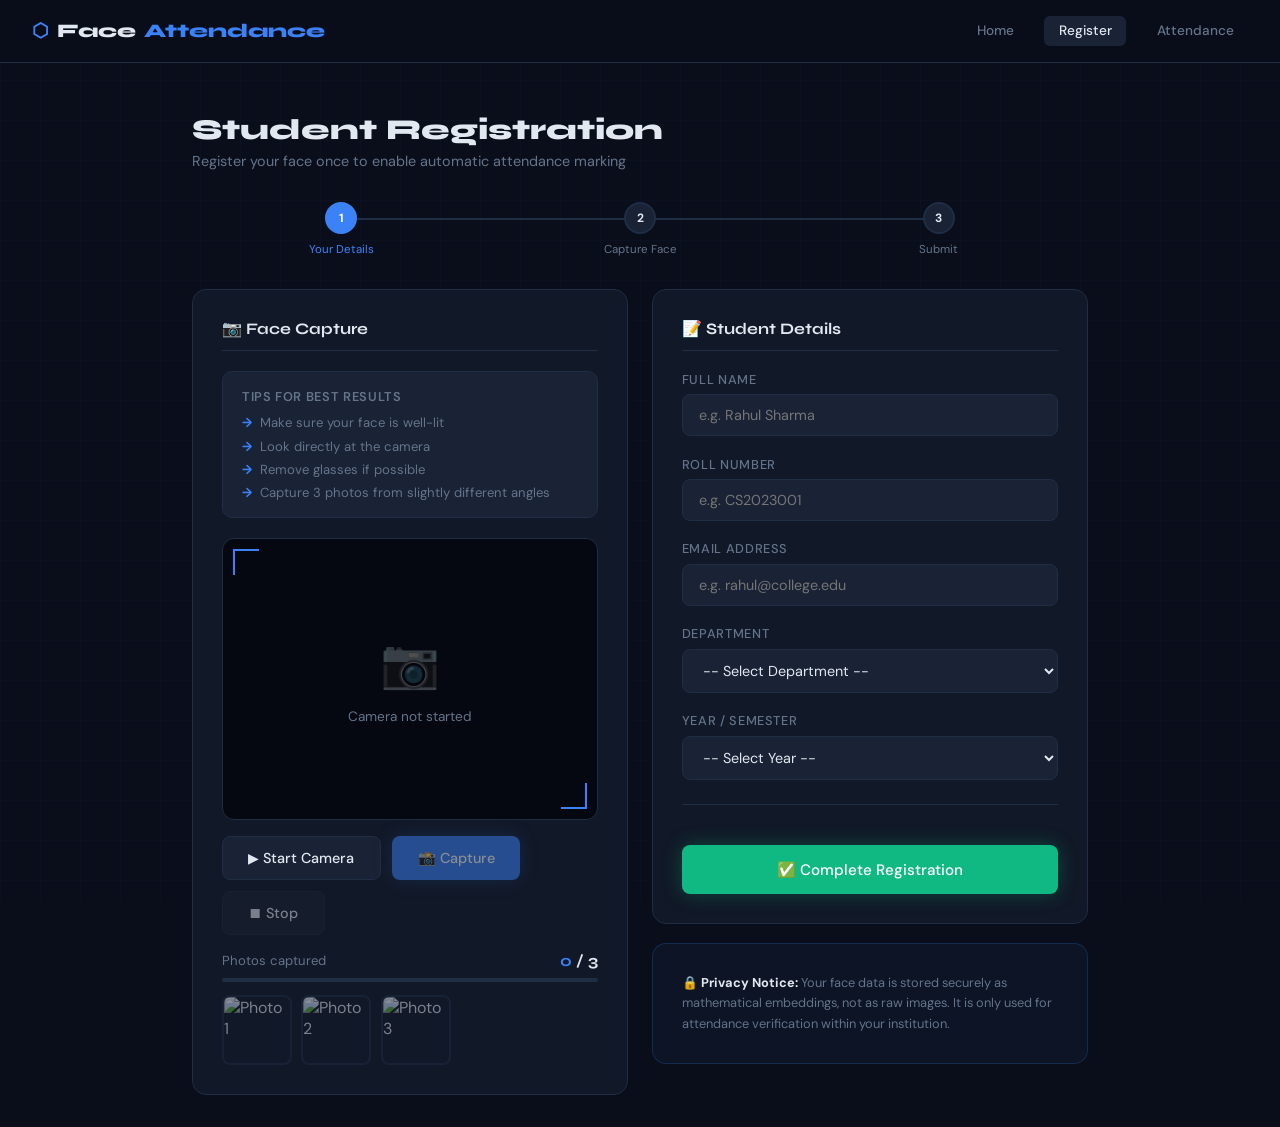
==== frontend/register.html @ b7e4591e "first deploy" ====
<!DOCTYPE html>
<html lang="en">

<head>
    <meta charset="UTF-8" />
    <meta name="viewport" content="width=device-width, initial-scale=1.0" />
    <title>Register — FaceAttend</title>
    <link rel="stylesheet" href="style.css" />
    <style>
        .page-inner {
            max-width: 960px;
            margin: 0 auto;
            padding: 2rem;
        }

        .page-header {
            margin-bottom: 2rem;
        }

        .page-header h1 {
            font-family: 'Syne', sans-serif;
            font-size: 1.8rem;
            font-weight: 800;
            margin-bottom: 0.3rem;
        }

        .page-header p {
            color: var(--text-muted);
            font-size: 0.9rem;
        }

        .two-col {
            display: grid;
            grid-template-columns: 1fr 1fr;
            gap: 1.5rem;
            align-items: start;
        }

        @media (max-width: 640px) {
            .two-col {
                grid-template-columns: 1fr;
            }
        }

        /* Steps */
        .steps {
            margin-bottom: 2rem;
        }

        /* Camera controls */
        .cam-controls {
            display: flex;
            gap: 0.7rem;
            margin-top: 1rem;
            flex-wrap: wrap;
        }

        /* Capture count indicator */
        .capture-status {
            display: flex;
            align-items: center;
            justify-content: space-between;
            margin-top: 1rem;
        }

        .capture-status-label {
            font-size: 0.82rem;
            color: var(--text-muted);
        }

        .capture-count {
            font-family: 'Syne', sans-serif;
            font-weight: 700;
            font-size: 1rem;
        }

        .capture-count span {
            color: var(--accent);
        }

        /* Progress bar */
        .progress-bar {
            height: 4px;
            background: var(--border);
            border-radius: 4px;
            margin-top: 0.5rem;
            overflow: hidden;
        }

        .progress-fill {
            height: 100%;
            background: linear-gradient(90deg, var(--accent), var(--accent2));
            border-radius: 4px;
            transition: width 0.4s ease;
            width: 0%;
        }

        /* Form card */
        .form-title {
            font-family: 'Syne', sans-serif;
            font-size: 1rem;
            font-weight: 700;
            margin-bottom: 1.2rem;
            padding-bottom: 0.8rem;
            border-bottom: 1px solid var(--border);
        }

        /* Submit section */
        .submit-section {
            margin-top: 1.5rem;
            padding-top: 1.5rem;
            border-top: 1px solid var(--border);
        }

        .submit-section .btn {
            width: 100%;
            justify-content: center;
            padding: 0.9rem;
            font-size: 0.95rem;
        }

        /* Instruction list */
        .instructions {
            background: var(--surface2);
            border: 1px solid var(--border);
            border-radius: 10px;
            padding: 1rem 1.2rem;
            margin-bottom: 1.2rem;
        }

        .instructions p {
            font-size: 0.8rem;
            font-weight: 600;
            color: var(--text-muted);
            margin-bottom: 0.6rem;
            text-transform: uppercase;
            letter-spacing: 0.05em;
        }

        .instructions ul {
            list-style: none;
            display: flex;
            flex-direction: column;
            gap: 0.4rem;
        }

        .instructions li {
            font-size: 0.82rem;
            color: var(--text-muted);
            display: flex;
            align-items: center;
            gap: 0.5rem;
        }

        .instructions li::before {
            content: '→';
            color: var(--accent);
            font-weight: 700;
        }
    </style>
</head>

<body>

    <!-- NAV -->
    <nav>
        <a href="index.html" class="nav-logo"><span>⬡</span> Face<span>Attendance</span></a>
        <div class="nav-links">
            <a href="index.html">Home</a>
            <a href="register.html" class="active">Register</a>
            <a href="attendance.html">Attendance</a>
        </div>
    </nav>

    <div class="page">
        <div class="page-inner">

            <!-- Header -->
            <div class="page-header">
                <h1>Student Registration</h1>
                <p>Register your face once to enable automatic attendance marking</p>
            </div>

            <!-- Step Indicator -->
            <div class="steps">
                <div class="step active" id="step1">
                    <div class="step-circle">1</div>
                    <div class="step-label">Your Details</div>
                </div>
                <div class="step" id="step2">
                    <div class="step-circle">2</div>
                    <div class="step-label">Capture Face</div>
                </div>
                <div class="step" id="step3">
                    <div class="step-circle">3</div>
                    <div class="step-label">Submit</div>
                </div>
            </div>

            <div class="two-col">

                <!-- LEFT: Camera -->
                <div>
                    <div class="card">
                        <div class="form-title">📷 Face Capture</div>

                        <!-- Instructions -->
                        <div class="instructions">
                            <p>Tips for best results</p>
                            <ul>
                                <li>Make sure your face is well-lit</li>
                                <li>Look directly at the camera</li>
                                <li>Remove glasses if possible</li>
                                <li>Capture 3 photos from slightly different angles</li>
                            </ul>
                        </div>

                        <!-- Webcam Box -->
                        <div class="webcam-box" id="webcamBox">
                            <div class="webcam-placeholder" id="placeholder">
                                <div class="icon">📷</div>
                                <p style="font-size:0.85rem">Camera not started</p>
                            </div>
                            <video id="video" autoplay playsinline style="display:none"></video>
                            <canvas id="overlay" style="display:none"></canvas>
                            <div class="scan-line" id="scanLine" style="display:none"></div>
                        </div>

                        <!-- Controls -->
                        <div class="cam-controls">
                            <button class="btn btn-secondary" id="startCamBtn" onclick="startCamera()">▶ Start
                                Camera</button>
                            <button class="btn btn-primary" id="captureBtn" onclick="capturePhoto()" disabled>📸
                                Capture</button>
                            <button class="btn btn-secondary" id="stopCamBtn" onclick="stopCamera()" disabled>⏹
                                Stop</button>
                        </div>

                        <!-- Capture Progress -->
                        <div class="capture-status">
                            <span class="capture-status-label">Photos captured</span>
                            <span class="capture-count"><span id="captureCountNum">0</span> / 3</span>
                        </div>
                        <div class="progress-bar">
                            <div class="progress-fill" id="progressFill"></div>
                        </div>

                        <!-- Thumbnails -->
                        <div class="captures-grid" id="capturesGrid">
                            <img class="capture-thumb" id="thumb0" src="" alt="Photo 1" />
                            <img class="capture-thumb" id="thumb1" src="" alt="Photo 2" />
                            <img class="capture-thumb" id="thumb2" src="" alt="Photo 3" />
                        </div>

                    </div>
                </div>

                <!-- RIGHT: Form -->
                <div>
                    <div class="card">
                        <div class="form-title">📝 Student Details</div>

                        <div class="form-group">
                            <label>Full Name</label>
                            <input type="text" id="studentName" placeholder="e.g. Rahul Sharma" />
                        </div>

                        <div class="form-group">
                            <label>Roll Number</label>
                            <input type="text" id="rollNo" placeholder="e.g. CS2023001" />
                        </div>

                        <div class="form-group">
                            <label>Email Address</label>
                            <input type="email" id="email" placeholder="e.g. rahul@college.edu" />
                        </div>

                        <div class="form-group">
                            <label>Department</label>
                            <select id="department">
                                <option value="">-- Select Department --</option>
                                <option>Computer Science</option>
                                <option>Information Technology</option>
                                <option>Electronics & Communication</option>
                                <option>Mechanical Engineering</option>
                                <option>Civil Engineering</option>
                                <option>Electrical Engineering</option>
                            </select>
                        </div>

                        <div class="form-group">
                            <label>Year / Semester</label>
                            <select id="year">
                                <option value="">-- Select Year --</option>
                                <option>1st Year - Sem 1</option>
                                <option>1st Year - Sem 2</option>
                                <option>2nd Year - Sem 3</option>
                                <option>2nd Year - Sem 4</option>
                                <option>3rd Year - Sem 5</option>
                                <option>3rd Year - Sem 6</option>
                                <option>4th Year - Sem 7</option>
                                <option>4th Year - Sem 8</option>
                            </select>
                        </div>

                        <!-- Submit -->
                        <div class="submit-section">
                            <div id="alertBox"></div>
                            <button class="btn btn-success" id="submitBtn" onclick="submitRegistration()"
                                style="margin-top: 1rem;">
                                ✅ Complete Registration
                            </button>
                        </div>

                    </div>

                    <!-- Info card -->
                    <div class="card"
                        style="margin-top: 1.2rem; background: rgba(59,130,246,0.05); border-color: rgba(59,130,246,0.2);">
                        <p style="font-size: 0.8rem; color: var(--text-muted); line-height: 1.6;">
                            🔒 <strong style="color:var(--text)">Privacy Notice:</strong>
                            Your face data is stored securely as mathematical embeddings, not as raw images.
                            It is only used for attendance verification within your institution.
                        </p>
                    </div>

                </div>
            </div>

        </div>
    </div>

    <script>
        // ── State ───────────────────────────────────
        let stream = null;
        let capturedPhotos = [];
        const MAX_PHOTOS = 3;

        // ── Camera ──────────────────────────────────
        async function startCamera() {
            try {
                stream = await navigator.mediaDevices.getUserMedia({
                    video: { width: 640, height: 480, facingMode: 'user' }
                });

                const video = document.getElementById('video');
                video.srcObject = stream;
                video.style.display = 'block';
                document.getElementById('placeholder').style.display = 'none';
                document.getElementById('scanLine').style.display = 'block';

                document.getElementById('startCamBtn').disabled = true;
                document.getElementById('captureBtn').disabled = false;
                document.getElementById('stopCamBtn').disabled = false;

                // Mark step 2 active
                document.getElementById('step1').classList.remove('active');
                document.getElementById('step1').classList.add('done');
                document.getElementById('step2').classList.add('active');

            } catch (err) {
                showAlert('alertBox', 'error', '❌ Camera access denied. Please allow camera permission and try again.');
            }
        }

        function stopCamera() {
            if (stream) {
                stream.getTracks().forEach(t => t.stop());
                stream = null;
            }
            document.getElementById('video').style.display = 'none';
            document.getElementById('placeholder').style.display = 'flex';
            document.getElementById('scanLine').style.display = 'none';
            document.getElementById('startCamBtn').disabled = false;
            document.getElementById('captureBtn').disabled = true;
            document.getElementById('stopCamBtn').disabled = true;
        }

        // ── Capture Photo ────────────────────────────
        function capturePhoto() {
            if (capturedPhotos.length >= MAX_PHOTOS) {
                showAlert('alertBox', 'warn', '⚠️ Already captured 3 photos. Submit or retake.');
                return;
            }

            const video = document.getElementById('video');
            const canvas = document.createElement('canvas');
            canvas.width = video.videoWidth;
            canvas.height = video.videoHeight;
            canvas.getContext('2d').drawImage(video, 0, 0);

            const dataUrl = canvas.toDataURL('image/jpeg', 0.8);
            capturedPhotos.push(dataUrl);

            // Update thumbnail
            const thumb = document.getElementById(`thumb${capturedPhotos.length - 1}`);
            thumb.src = dataUrl;
            thumb.classList.add('filled');

            // Update progress
            const count = capturedPhotos.length;
            document.getElementById('captureCountNum').textContent = count;
            document.getElementById('progressFill').style.width = `${(count / MAX_PHOTOS) * 100}%`;

            // Flash animation on webcam box
            const box = document.getElementById('webcamBox');
            box.style.border = '2px solid var(--success)';
            setTimeout(() => { box.style.border = '1px solid var(--border)'; }, 300);

            if (count === MAX_PHOTOS) {
                showAlert('alertBox', 'info', '✅ 3 photos captured! Fill in your details and click Submit.');
                document.getElementById('step2').classList.remove('active');
                document.getElementById('step2').classList.add('done');
                document.getElementById('step3').classList.add('active');
            }
        }

        // ── Submit Registration ──────────────────────
        async function submitRegistration() {
            // Validate form
            const name = document.getElementById('studentName').value.trim();
            const rollNo = document.getElementById('rollNo').value.trim();
            const email = document.getElementById('email').value.trim();
            const department = document.getElementById('department').value;
            const year = document.getElementById('year').value;

            if (!name || !rollNo || !email || !department || !year) {
                showAlert('alertBox', 'error', '❌ Please fill in all the fields.');
                return;
            }

            if (capturedPhotos.length < MAX_PHOTOS) {
                showAlert('alertBox', 'error', `❌ Please capture ${MAX_PHOTOS} photos first.`);
                return;
            }

            // Show loading state
            const btn = document.getElementById('submitBtn');
            btn.disabled = true;
            btn.innerHTML = '<span class="spinner"></span> Registering...';

            try {
                // Prepare form data
                const formData = new FormData();
                formData.append('name', name);
                formData.append('roll_no', rollNo);
                formData.append('email', email);
                formData.append('department', department);
                formData.append('year', year);

                // Attach photos as blobs
                for (let i = 0; i < capturedPhotos.length; i++) {
                    const blob = dataURLtoBlob(capturedPhotos[i]);
                    formData.append('photos', blob, `face_${i}.jpg`);
                }

                // ── API call to backend ──
                const BACKEND_URL = 'http://localhost:8000'; // change when deployed
                const response = await fetch(`${BACKEND_URL}/register`, {
                    method: 'POST',
                    body: formData
                });

                const result = await response.json();

                if (response.ok) {
                    showAlert('alertBox', 'success', `🎉 Registration successful! Welcome, ${name}. You can now mark attendance.`);
                    btn.innerHTML = '✅ Registered!';
                    stopCamera();
                } else {
                    throw new Error(result.detail || 'Registration failed');
                }

            } catch (err) {
                showAlert('alertBox', 'error', `❌ ${err.message}`);
                btn.disabled = false;
                btn.innerHTML = '✅ Complete Registration';
            }
        }

        // ── Helpers ──────────────────────────────────
        function dataURLtoBlob(dataURL) {
            const [header, data] = dataURL.split(',');
            const mime = header.match(/:(.*?);/)[1];
            const binary = atob(data);
            const arr = new Uint8Array(binary.length);
            for (let i = 0; i < binary.length; i++) arr[i] = binary.charCodeAt(i);
            return new Blob([arr], { type: mime });
        }

        function showAlert(containerId, type, message) {
            const el = document.getElementById(containerId);
            el.innerHTML = `<div class="alert alert-${type}">${message}</div>`;
        }
    </script>

</body>

</html>
---- frontend/style.css ----
@import url('https://fonts.googleapis.com/css2?family=Syne:wght@400;600;700;800&family=DM+Sans:wght@300;400;500&display=swap');

:root {
    --bg: #0a0e1a;
    --surface: #111827;
    --surface2: #1a2235;
    --border: #1f2d45;
    --accent: #3b82f6;
    --accent2: #06b6d4;
    --success: #10b981;
    --danger: #ef4444;
    --text: #e2e8f0;
    --text-muted: #64748b;
    --glow: rgba(59, 130, 246, 0.15);
}

* {
    margin: 0;
    padding: 0;
    box-sizing: border-box;
}

body {
    font-family: 'DM Sans', sans-serif;
    background: var(--bg);
    color: var(--text);
    min-height: 100vh;
    overflow-x: hidden;
}

/* Background grid pattern */
body::before {
    content: '';
    position: fixed;
    inset: 0;
    background-image:
        linear-gradient(rgba(59, 130, 246, 0.03) 1px, transparent 1px),
        linear-gradient(90deg, rgba(59, 130, 246, 0.03) 1px, transparent 1px);
    background-size: 40px 40px;
    pointer-events: none;
    z-index: 0;
}

/* ─── NAV ─────────────────────────────────── */
nav {
    position: fixed;
    top: 0;
    left: 0;
    right: 0;
    z-index: 100;
    padding: 1rem 2rem;
    display: flex;
    justify-content: space-between;
    align-items: center;
    background: rgba(10, 14, 26, 0.85);
    backdrop-filter: blur(12px);
    border-bottom: 1px solid var(--border);
}

.nav-logo {
    font-family: 'Syne', sans-serif;
    font-weight: 800;
    font-size: 1.2rem;
    color: var(--text);
    text-decoration: none;
    display: flex;
    align-items: center;
    gap: 0.5rem;
}

.nav-logo span {
    color: var(--accent);
}

.nav-links {
    display: flex;
    gap: 1rem;
}

.nav-links a {
    font-size: 0.85rem;
    color: var(--text-muted);
    text-decoration: none;
    padding: 0.4rem 0.9rem;
    border-radius: 6px;
    transition: all 0.2s;
    font-weight: 500;
}

.nav-links a:hover,
.nav-links a.active {
    color: var(--text);
    background: var(--surface2);
}

/* ─── BUTTONS ─────────────────────────────── */
.btn {
    display: inline-flex;
    align-items: center;
    gap: 0.5rem;
    padding: 0.75rem 1.6rem;
    border-radius: 8px;
    font-family: 'DM Sans', sans-serif;
    font-size: 0.9rem;
    font-weight: 500;
    cursor: pointer;
    border: none;
    transition: all 0.2s;
    text-decoration: none;
}

.btn-primary {
    background: var(--accent);
    color: white;
    box-shadow: 0 0 20px rgba(59, 130, 246, 0.3);
}

.btn-primary:hover {
    background: #2563eb;
    box-shadow: 0 0 30px rgba(59, 130, 246, 0.5);
    transform: translateY(-1px);
}

.btn-secondary {
    background: var(--surface2);
    color: var(--text);
    border: 1px solid var(--border);
}

.btn-secondary:hover {
    background: var(--border);
    transform: translateY(-1px);
}

.btn-success {
    background: var(--success);
    color: white;
    box-shadow: 0 0 20px rgba(16, 185, 129, 0.3);
}

.btn-success:hover {
    background: #059669;
    box-shadow: 0 0 30px rgba(16, 185, 129, 0.5);
    transform: translateY(-1px);
}

.btn-danger {
    background: var(--danger);
    color: white;
}

.btn:disabled {
    opacity: 0.5;
    cursor: not-allowed;
    transform: none !important;
}

/* ─── CARDS ───────────────────────────────── */
.card {
    background: var(--surface);
    border: 1px solid var(--border);
    border-radius: 14px;
    padding: 1.8rem;
}

/* ─── FORM ELEMENTS ───────────────────────── */
.form-group {
    display: flex;
    flex-direction: column;
    gap: 0.4rem;
    margin-bottom: 1.2rem;
}

label {
    font-size: 0.8rem;
    font-weight: 500;
    color: var(--text-muted);
    text-transform: uppercase;
    letter-spacing: 0.05em;
}

input,
select {
    background: var(--surface2);
    border: 1px solid var(--border);
    border-radius: 8px;
    padding: 0.7rem 1rem;
    color: var(--text);
    font-family: 'DM Sans', sans-serif;
    font-size: 0.9rem;
    transition: border 0.2s;
    width: 100%;
}

input:focus,
select:focus {
    outline: none;
    border-color: var(--accent);
    box-shadow: 0 0 0 3px rgba(59, 130, 246, 0.1);
}

select option {
    background: var(--surface2);
}

/* ─── STATUS / ALERTS ─────────────────────── */
.alert {
    padding: 0.9rem 1.2rem;
    border-radius: 8px;
    font-size: 0.88rem;
    font-weight: 500;
    display: flex;
    align-items: center;
    gap: 0.6rem;
    margin-top: 1rem;
}

.alert-success {
    background: rgba(16, 185, 129, 0.1);
    border: 1px solid rgba(16, 185, 129, 0.3);
    color: #34d399;
}

.alert-error {
    background: rgba(239, 68, 68, 0.1);
    border: 1px solid rgba(239, 68, 68, 0.3);
    color: #f87171;
}

.alert-info {
    background: rgba(59, 130, 246, 0.1);
    border: 1px solid rgba(59, 130, 246, 0.3);
    color: #93c5fd;
}

.alert-warn {
    background: rgba(251, 191, 36, 0.1);
    border: 1px solid rgba(251, 191, 36, 0.3);
    color: #fcd34d;
}

.hidden {
    display: none !important;
}

/* ─── WEBCAM BOX ──────────────────────────── */
.webcam-box {
    position: relative;
    background: #050810;
    border: 1px solid var(--border);
    border-radius: 12px;
    overflow: hidden;
    aspect-ratio: 4/3;
    display: flex;
    align-items: center;
    justify-content: center;
}

.webcam-box video,
.webcam-box canvas {
    width: 100%;
    height: 100%;
    object-fit: cover;
    border-radius: 12px;
}

.webcam-box canvas {
    position: absolute;
    top: 0;
    left: 0;
}

/* Scan animation overlay */
.scan-line {
    position: absolute;
    left: 0;
    right: 0;
    height: 2px;
    background: linear-gradient(90deg, transparent, var(--accent), transparent);
    animation: scan 2s linear infinite;
    box-shadow: 0 0 10px var(--accent);
    z-index: 5;
}

@keyframes scan {
    0% {
        top: 0%;
    }

    100% {
        top: 100%;
    }
}

/* Corner brackets */
.webcam-box::before,
.webcam-box::after {
    content: '';
    position: absolute;
    width: 24px;
    height: 24px;
    border-color: var(--accent);
    border-style: solid;
    z-index: 6;
}

.webcam-box::before {
    top: 10px;
    left: 10px;
    border-width: 2px 0 0 2px;
}

.webcam-box::after {
    bottom: 10px;
    right: 10px;
    border-width: 0 2px 2px 0;
}

.webcam-placeholder {
    display: flex;
    flex-direction: column;
    align-items: center;
    gap: 0.8rem;
    color: var(--text-muted);
}

.webcam-placeholder .icon {
    font-size: 3rem;
    opacity: 0.3;
}

/* ─── STEP INDICATOR ──────────────────────── */
.steps {
    display: flex;
    gap: 0;
    margin-bottom: 2rem;
}

.step {
    flex: 1;
    text-align: center;
    position: relative;
}

.step::after {
    content: '';
    position: absolute;
    top: 16px;
    left: 50%;
    right: -50%;
    height: 2px;
    background: var(--border);
}

.step:last-child::after {
    display: none;
}

.step-circle {
    width: 32px;
    height: 32px;
    border-radius: 50%;
    background: var(--surface2);
    border: 2px solid var(--border);
    display: flex;
    align-items: center;
    justify-content: center;
    font-size: 0.75rem;
    font-weight: 700;
    margin: 0 auto 0.5rem;
    position: relative;
    z-index: 1;
}

.step.active .step-circle {
    background: var(--accent);
    border-color: var(--accent);
    color: white;
}

.step.done .step-circle {
    background: var(--success);
    border-color: var(--success);
    color: white;
}

.step-label {
    font-size: 0.72rem;
    color: var(--text-muted);
}

.step.active .step-label {
    color: var(--accent);
}

/* ─── CAPTURE THUMBNAILS ──────────────────── */
.captures-grid {
    display: flex;
    gap: 0.6rem;
    flex-wrap: wrap;
    margin-top: 0.8rem;
}

.capture-thumb {
    width: 70px;
    height: 70px;
    border-radius: 8px;
    border: 2px solid var(--border);
    object-fit: cover;
    opacity: 0.5;
    transition: all 0.3s;
}

.capture-thumb.filled {
    border-color: var(--success);
    opacity: 1;
    box-shadow: 0 0 10px rgba(16, 185, 129, 0.3);
}

/* ─── SPINNER ─────────────────────────────── */
.spinner {
    width: 20px;
    height: 20px;
    border: 2px solid transparent;
    border-top-color: currentColor;
    border-radius: 50%;
    animation: spin 0.6s linear infinite;
    display: inline-block;
}

@keyframes spin {
    to {
        transform: rotate(360deg);
    }
}

/* ─── PAGE WRAPPER ────────────────────────── */
.page {
    min-height: 100vh;
    padding-top: 5rem;
    position: relative;
    z-index: 1;
}

/* ─── BADGE ───────────────────────────────── */
.badge {
    display: inline-flex;
    align-items: center;
    gap: 0.3rem;
    padding: 0.25rem 0.7rem;
    border-radius: 20px;
    font-size: 0.75rem;
    font-weight: 600;
}

.badge-blue {
    background: rgba(59, 130, 246, 0.15);
    color: #60a5fa;
    border: 1px solid rgba(59, 130, 246, 0.3);
}

.badge-green {
    background: rgba(16, 185, 129, 0.15);
    color: #34d399;
    border: 1px solid rgba(16, 185, 129, 0.3);
}

.badge-cyan {
    background: rgba(6, 182, 212, 0.15);
    color: #22d3ee;
    border: 1px solid rgba(6, 182, 212, 0.3);
}
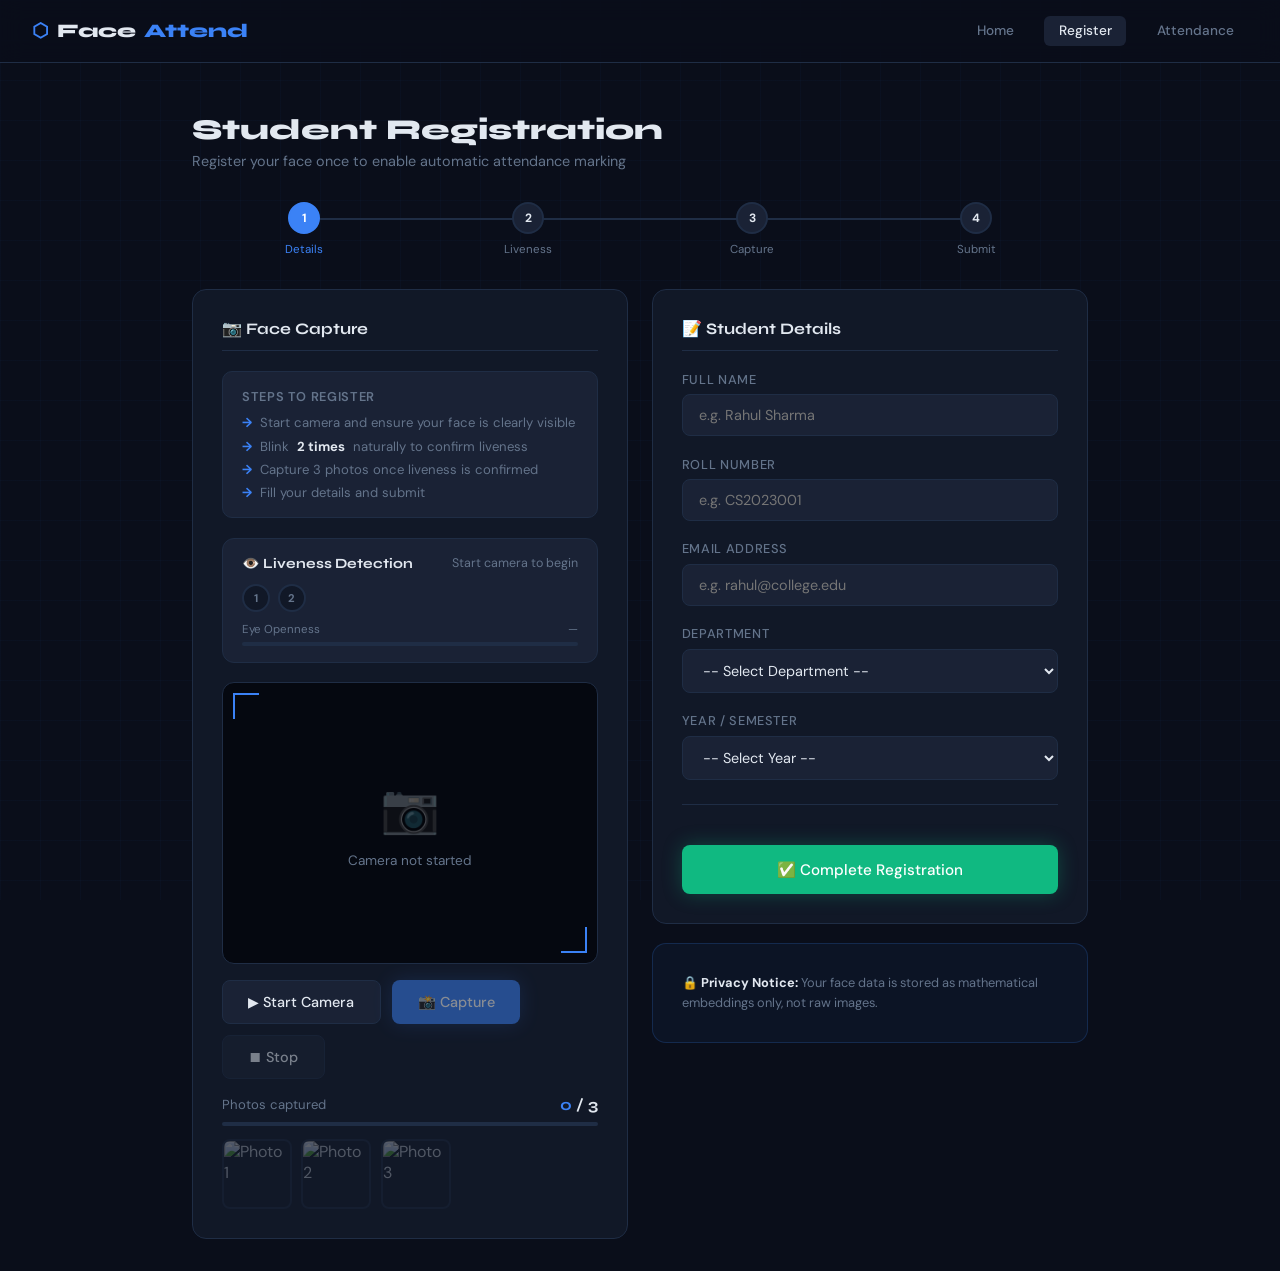
==== commit 33f6aeec: "Updated multiple files and improvements" ====
--- a/frontend/register.html
+++ b/frontend/register.html
@@ -6,6 +6,8 @@
     <meta name="viewport" content="width=device-width, initial-scale=1.0" />
     <title>Register — FaceAttend</title>
     <link rel="stylesheet" href="style.css" />
+    <script src="https://cdn.jsdelivr.net/npm/@mediapipe/face_mesh/face_mesh.js"></script>
+    <script src="https://cdn.jsdelivr.net/npm/@mediapipe/camera_utils/camera_utils.js"></script>
     <style>
         .page-inner {
             max-width: 960px;
@@ -42,60 +44,6 @@
             }
         }
 
-        /* Steps */
-        .steps {
-            margin-bottom: 2rem;
-        }
-
-        /* Camera controls */
-        .cam-controls {
-            display: flex;
-            gap: 0.7rem;
-            margin-top: 1rem;
-            flex-wrap: wrap;
-        }
-
-        /* Capture count indicator */
-        .capture-status {
-            display: flex;
-            align-items: center;
-            justify-content: space-between;
-            margin-top: 1rem;
-        }
-
-        .capture-status-label {
-            font-size: 0.82rem;
-            color: var(--text-muted);
-        }
-
-        .capture-count {
-            font-family: 'Syne', sans-serif;
-            font-weight: 700;
-            font-size: 1rem;
-        }
-
-        .capture-count span {
-            color: var(--accent);
-        }
-
-        /* Progress bar */
-        .progress-bar {
-            height: 4px;
-            background: var(--border);
-            border-radius: 4px;
-            margin-top: 0.5rem;
-            overflow: hidden;
-        }
-
-        .progress-fill {
-            height: 100%;
-            background: linear-gradient(90deg, var(--accent), var(--accent2));
-            border-radius: 4px;
-            transition: width 0.4s ease;
-            width: 0%;
-        }
-
-        /* Form card */
         .form-title {
             font-family: 'Syne', sans-serif;
             font-size: 1rem;
@@ -105,7 +53,206 @@
             border-bottom: 1px solid var(--border);
         }
 
-        /* Submit section */
+        /* Liveness Box */
+        .liveness-box {
+            background: var(--surface2);
+            border: 1px solid var(--border);
+            border-radius: 12px;
+            padding: 1rem 1.2rem;
+            margin-bottom: 1.2rem;
+            transition: all 0.4s;
+        }
+
+        .liveness-box.blinking {
+            border-color: var(--accent);
+            background: rgba(59, 130, 246, 0.08);
+        }
+
+        .liveness-box.passed {
+            border-color: var(--success);
+            background: rgba(16, 185, 129, 0.08);
+        }
+
+        .liveness-header {
+            display: flex;
+            align-items: center;
+            justify-content: space-between;
+            margin-bottom: 0.8rem;
+        }
+
+        .liveness-title {
+            font-family: 'Syne', sans-serif;
+            font-size: 0.88rem;
+            font-weight: 700;
+        }
+
+        .liveness-status {
+            font-size: 0.78rem;
+            color: var(--text-muted);
+        }
+
+        /* Blink dots */
+        .blink-dots {
+            display: flex;
+            gap: 0.5rem;
+        }
+
+        .blink-dot {
+            width: 28px;
+            height: 28px;
+            border-radius: 50%;
+            background: var(--surface);
+            border: 2px solid var(--border);
+            display: flex;
+            align-items: center;
+            justify-content: center;
+            font-size: 0.7rem;
+            font-weight: 700;
+            color: var(--text-muted);
+            transition: all 0.3s;
+        }
+
+        .blink-dot.done {
+            background: var(--success);
+            border-color: var(--success);
+            color: white;
+        }
+
+        .blink-dot.active {
+            border-color: var(--accent);
+            animation: pulse-dot 0.8s infinite;
+        }
+
+        @keyframes pulse-dot {
+
+            0%,
+            100% {
+                box-shadow: 0 0 0 0 rgba(59, 130, 246, 0.4);
+            }
+
+            50% {
+                box-shadow: 0 0 0 6px rgba(59, 130, 246, 0);
+            }
+        }
+
+        /* EAR Bar */
+        .ear-bar-wrap {
+            margin-top: 0.6rem;
+        }
+
+        .ear-label {
+            font-size: 0.72rem;
+            color: var(--text-muted);
+            margin-bottom: 0.3rem;
+            display: flex;
+            justify-content: space-between;
+        }
+
+        .ear-bar {
+            height: 4px;
+            background: var(--border);
+            border-radius: 4px;
+            overflow: hidden;
+        }
+
+        .ear-fill {
+            height: 100%;
+            border-radius: 4px;
+            transition: width 0.1s, background 0.2s;
+            background: var(--accent);
+        }
+
+        .liveness-instruction {
+            text-align: center;
+            padding: 0.6rem;
+            font-size: 0.82rem;
+            color: var(--accent);
+            font-weight: 600;
+            margin-top: 0.5rem;
+            animation: blink-text 1.2s infinite;
+        }
+
+        @keyframes blink-text {
+
+            0%,
+            100% {
+                opacity: 1;
+            }
+
+            50% {
+                opacity: 0.4;
+            }
+        }
+
+        /* Camera */
+        .cam-controls {
+            display: flex;
+            gap: 0.7rem;
+            margin-top: 1rem;
+            flex-wrap: wrap;
+        }
+
+        .capture-status {
+            display: flex;
+            align-items: center;
+            justify-content: space-between;
+            margin-top: 1rem;
+        }
+
+        .capture-status-label {
+            font-size: 0.82rem;
+            color: var(--text-muted);
+        }
+
+        .capture-count {
+            font-family: 'Syne', sans-serif;
+            font-weight: 700;
+            font-size: 1rem;
+        }
+
+        .capture-count span {
+            color: var(--accent);
+        }
+
+        .progress-bar {
+            height: 4px;
+            background: var(--border);
+            border-radius: 4px;
+            margin-top: 0.5rem;
+            overflow: hidden;
+        }
+
+        .progress-fill {
+            height: 100%;
+            background: linear-gradient(90deg, var(--accent), var(--accent2));
+            border-radius: 4px;
+            transition: width 0.4s ease;
+            width: 0%;
+        }
+
+        .captures-grid {
+            display: flex;
+            gap: 0.6rem;
+            flex-wrap: wrap;
+            margin-top: 0.8rem;
+        }
+
+        .capture-thumb {
+            width: 70px;
+            height: 70px;
+            border-radius: 8px;
+            border: 2px solid var(--border);
+            object-fit: cover;
+            opacity: 0.3;
+            transition: all 0.3s;
+        }
+
+        .capture-thumb.filled {
+            border-color: var(--success);
+            opacity: 1;
+            box-shadow: 0 0 10px rgba(16, 185, 129, 0.3);
+        }
+
         .submit-section {
             margin-top: 1.5rem;
             padding-top: 1.5rem;
@@ -119,7 +266,6 @@
             font-size: 0.95rem;
         }
 
-        /* Instruction list */
         .instructions {
             background: var(--surface2);
             border: 1px solid var(--border);
@@ -162,9 +308,8 @@
 
 <body>
 
-    <!-- NAV -->
     <nav>
-        <a href="index.html" class="nav-logo"><span>⬡</span> Face<span>Attendance</span></a>
+        <a href="index.html" class="nav-logo"><span>⬡</span> Face<span>Attend</span></a>
         <div class="nav-links">
             <a href="index.html">Home</a>
             <a href="register.html" class="active">Register</a>
@@ -175,24 +320,27 @@
     <div class="page">
         <div class="page-inner">
 
-            <!-- Header -->
             <div class="page-header">
                 <h1>Student Registration</h1>
                 <p>Register your face once to enable automatic attendance marking</p>
             </div>
 
-            <!-- Step Indicator -->
-            <div class="steps">
+            <!-- Steps -->
+            <div class="steps" style="margin-bottom:2rem">
                 <div class="step active" id="step1">
                     <div class="step-circle">1</div>
-                    <div class="step-label">Your Details</div>
+                    <div class="step-label">Details</div>
                 </div>
                 <div class="step" id="step2">
                     <div class="step-circle">2</div>
-                    <div class="step-label">Capture Face</div>
+                    <div class="step-label">Liveness</div>
                 </div>
                 <div class="step" id="step3">
                     <div class="step-circle">3</div>
+                    <div class="step-label">Capture</div>
+                </div>
+                <div class="step" id="step4">
+                    <div class="step-circle">4</div>
                     <div class="step-label">Submit</div>
                 </div>
             </div>
@@ -204,29 +352,53 @@
                     <div class="card">
                         <div class="form-title">📷 Face Capture</div>
 
-                        <!-- Instructions -->
                         <div class="instructions">
-                            <p>Tips for best results</p>
+                            <p>Steps to register</p>
                             <ul>
-                                <li>Make sure your face is well-lit</li>
-                                <li>Look directly at the camera</li>
-                                <li>Remove glasses if possible</li>
-                                <li>Capture 3 photos from slightly different angles</li>
+                                <li>Start camera and ensure your face is clearly visible</li>
+                                <li>Blink <strong style="color:var(--text)">2 times</strong> naturally to confirm
+                                    liveness</li>
+                                <li>Capture 3 photos once liveness is confirmed</li>
+                                <li>Fill your details and submit</li>
                             </ul>
                         </div>
 
-                        <!-- Webcam Box -->
+                        <!-- Liveness Detection Box -->
+                        <div class="liveness-box" id="livenessBox">
+                            <div class="liveness-header">
+                                <span class="liveness-title">👁️ Liveness Detection</span>
+                                <span class="liveness-status" id="livenessStatusText">Start camera to begin</span>
+                            </div>
+                            <div style="display:flex; align-items:center; justify-content:space-between;">
+                                <div class="blink-dots">
+                                    <div class="blink-dot" id="dot0">1</div>
+                                    <div class="blink-dot" id="dot1">2</div>
+                                </div>
+                                <span id="livenessPassedBadge" class="badge badge-green hidden">✅ Live Person</span>
+                            </div>
+                            <div class="ear-bar-wrap">
+                                <div class="ear-label">
+                                    <span>Eye Openness</span>
+                                    <span id="earValue">—</span>
+                                </div>
+                                <div class="ear-bar">
+                                    <div class="ear-fill" id="earFill" style="width:0%"></div>
+                                </div>
+                            </div>
+                            <div class="liveness-instruction hidden" id="blinkInstruction">👁️ Please blink naturally...
+                            </div>
+                        </div>
+
+                        <!-- Webcam -->
                         <div class="webcam-box" id="webcamBox">
                             <div class="webcam-placeholder" id="placeholder">
                                 <div class="icon">📷</div>
                                 <p style="font-size:0.85rem">Camera not started</p>
                             </div>
                             <video id="video" autoplay playsinline style="display:none"></video>
-                            <canvas id="overlay" style="display:none"></canvas>
                             <div class="scan-line" id="scanLine" style="display:none"></div>
                         </div>
 
-                        <!-- Controls -->
                         <div class="cam-controls">
                             <button class="btn btn-secondary" id="startCamBtn" onclick="startCamera()">▶ Start
                                 Camera</button>
@@ -236,7 +408,6 @@
                                 Stop</button>
                         </div>
 
-                        <!-- Capture Progress -->
                         <div class="capture-status">
                             <span class="capture-status-label">Photos captured</span>
                             <span class="capture-count"><span id="captureCountNum">0</span> / 3</span>
@@ -244,14 +415,11 @@
                         <div class="progress-bar">
                             <div class="progress-fill" id="progressFill"></div>
                         </div>
-
-                        <!-- Thumbnails -->
-                        <div class="captures-grid" id="capturesGrid">
+                        <div class="captures-grid">
                             <img class="capture-thumb" id="thumb0" src="" alt="Photo 1" />
                             <img class="capture-thumb" id="thumb1" src="" alt="Photo 2" />
                             <img class="capture-thumb" id="thumb2" src="" alt="Photo 3" />
                         </div>
-
                     </div>
                 </div>
 
@@ -259,22 +427,18 @@
                 <div>
                     <div class="card">
                         <div class="form-title">📝 Student Details</div>
-
                         <div class="form-group">
                             <label>Full Name</label>
                             <input type="text" id="studentName" placeholder="e.g. Rahul Sharma" />
                         </div>
-
                         <div class="form-group">
                             <label>Roll Number</label>
                             <input type="text" id="rollNo" placeholder="e.g. CS2023001" />
                         </div>
-
                         <div class="form-group">
                             <label>Email Address</label>
                             <input type="email" id="email" placeholder="e.g. rahul@college.edu" />
                         </div>
-
                         <div class="form-group">
                             <label>Department</label>
                             <select id="department">
@@ -287,7 +451,6 @@
                                 <option>Electrical Engineering</option>
                             </select>
                         </div>
-
                         <div class="form-group">
                             <label>Year / Semester</label>
                             <select id="year">
@@ -302,72 +465,139 @@
                                 <option>4th Year - Sem 8</option>
                             </select>
                         </div>
-
-                        <!-- Submit -->
                         <div class="submit-section">
                             <div id="alertBox"></div>
                             <button class="btn btn-success" id="submitBtn" onclick="submitRegistration()"
-                                style="margin-top: 1rem;">
+                                style="margin-top:1rem">
                                 ✅ Complete Registration
                             </button>
                         </div>
-
                     </div>
 
-                    <!-- Info card -->
                     <div class="card"
-                        style="margin-top: 1.2rem; background: rgba(59,130,246,0.05); border-color: rgba(59,130,246,0.2);">
-                        <p style="font-size: 0.8rem; color: var(--text-muted); line-height: 1.6;">
+                        style="margin-top:1.2rem; background:rgba(59,130,246,0.05); border-color:rgba(59,130,246,0.2);">
+                        <p style="font-size:0.8rem; color:var(--text-muted); line-height:1.6;">
                             🔒 <strong style="color:var(--text)">Privacy Notice:</strong>
-                            Your face data is stored securely as mathematical embeddings, not as raw images.
-                            It is only used for attendance verification within your institution.
+                            Your face data is stored as mathematical embeddings only, not raw images.
                         </p>
                     </div>
-
                 </div>
             </div>
-
         </div>
     </div>
 
     <script>
-        // ── State ───────────────────────────────────
+        // ── State ─────────────────────────────────────
         let stream = null;
+        let faceMesh = null;
+        let mpCamera = null;
         let capturedPhotos = [];
+        let blinkCount = 0;
+        let livenessOK = false;
+        let eyeWasClosed = false;
+
         const MAX_PHOTOS = 3;
-
-        // ── Camera ──────────────────────────────────
+        const BLINKS_NEEDED = 2;
+        const EAR_THRESHOLD = 0.22;
+
+        // MediaPipe eye landmark indices
+        const LEFT_EYE = [33, 160, 158, 133, 153, 144];
+        const RIGHT_EYE = [362, 385, 387, 263, 373, 380];
+
+        // ── EAR calculation ───────────────────────────
+        function getEAR(landmarks, idx) {
+            const p = (i) => landmarks[i];
+            const dist = (a, b) => Math.hypot(a.x - b.x, a.y - b.y);
+            const v1 = dist(p(idx[1]), p(idx[5]));
+            const v2 = dist(p(idx[2]), p(idx[4]));
+            const h = dist(p(idx[0]), p(idx[3]));
+            return (v1 + v2) / (2.0 * h);
+        }
+
+        // ── MediaPipe init ────────────────────────────
+        function initFaceMesh() {
+            faceMesh = new FaceMesh({
+                locateFile: (f) => `https://cdn.jsdelivr.net/npm/@mediapipe/face_mesh/${f}`
+            });
+            faceMesh.setOptions({ maxNumFaces: 1, refineLandmarks: true, minDetectionConfidence: 0.5, minTrackingConfidence: 0.5 });
+            faceMesh.onResults(onFaceResults);
+        }
+
+        function onFaceResults(results) {
+            if (!results.multiFaceLandmarks?.length || livenessOK) return;
+            const lm = results.multiFaceLandmarks[0];
+            const avgEAR = (getEAR(lm, LEFT_EYE) + getEAR(lm, RIGHT_EYE)) / 2;
+
+            // Update EAR bar
+            const pct = Math.min(100, (avgEAR / 0.4) * 100);
+            document.getElementById('earFill').style.width = pct + '%';
+            document.getElementById('earFill').style.background = avgEAR < EAR_THRESHOLD ? 'var(--accent2)' : 'var(--accent)';
+            document.getElementById('earValue').textContent = avgEAR.toFixed(3);
+
+            // Blink detection
+            if (avgEAR < EAR_THRESHOLD) {
+                eyeWasClosed = true;
+            } else if (eyeWasClosed) {
+                eyeWasClosed = false;
+                blinkCount++;
+                updateBlinkDots();
+                if (blinkCount >= BLINKS_NEEDED) livenessConfirmed();
+            }
+        }
+
+        function updateBlinkDots() {
+            for (let i = 0; i < BLINKS_NEEDED; i++) {
+                const dot = document.getElementById(`dot${i}`);
+                if (i < blinkCount) { dot.classList.add('done'); dot.classList.remove('active'); dot.textContent = '✓'; }
+                else if (i === blinkCount) dot.classList.add('active');
+            }
+        }
+
+        function livenessConfirmed() {
+            livenessOK = true;
+            const box = document.getElementById('livenessBox');
+            box.classList.remove('blinking');
+            box.classList.add('passed');
+            document.getElementById('livenessStatusText').textContent = 'Liveness confirmed!';
+            document.getElementById('livenessPassedBadge').classList.remove('hidden');
+            document.getElementById('blinkInstruction').classList.add('hidden');
+            document.getElementById('captureBtn').disabled = false;
+            document.getElementById('step2').classList.replace('active', 'done');
+            document.getElementById('step3').classList.add('active');
+            showAlert('success', '✅ Liveness confirmed! Now capture 3 photos.');
+        }
+
+        // ── Camera ────────────────────────────────────
         async function startCamera() {
             try {
-                stream = await navigator.mediaDevices.getUserMedia({
-                    video: { width: 640, height: 480, facingMode: 'user' }
-                });
-
+                stream = await navigator.mediaDevices.getUserMedia({ video: { width: 640, height: 480, facingMode: 'user' } });
                 const video = document.getElementById('video');
                 video.srcObject = stream;
                 video.style.display = 'block';
                 document.getElementById('placeholder').style.display = 'none';
                 document.getElementById('scanLine').style.display = 'block';
-
                 document.getElementById('startCamBtn').disabled = true;
-                document.getElementById('captureBtn').disabled = false;
                 document.getElementById('stopCamBtn').disabled = false;
 
-                // Mark step 2 active
-                document.getElementById('step1').classList.remove('active');
-                document.getElementById('step1').classList.add('done');
+                document.getElementById('step1').classList.replace('active', 'done');
                 document.getElementById('step2').classList.add('active');
+                document.getElementById('livenessBox').classList.add('blinking');
+                document.getElementById('livenessStatusText').textContent = `Blink ${BLINKS_NEEDED} times`;
+                document.getElementById('blinkInstruction').classList.remove('hidden');
+                document.getElementById('dot0').classList.add('active');
+
+                initFaceMesh();
+                mpCamera = new Camera(video, { onFrame: async () => { await faceMesh.send({ image: video }); }, width: 640, height: 480 });
+                mpCamera.start();
 
             } catch (err) {
-                showAlert('alertBox', 'error', '❌ Camera access denied. Please allow camera permission and try again.');
+                showAlert('error', '❌ Camera access denied. Please allow camera permission.');
             }
         }
 
         function stopCamera() {
-            if (stream) {
-                stream.getTracks().forEach(t => t.stop());
-                stream = null;
-            }
+            if (mpCamera) { mpCamera.stop(); mpCamera = null; }
+            if (stream) { stream.getTracks().forEach(t => t.stop()); stream = null; }
             document.getElementById('video').style.display = 'none';
             document.getElementById('placeholder').style.display = 'flex';
             document.getElementById('scanLine').style.display = 'none';
@@ -376,12 +606,10 @@
             document.getElementById('stopCamBtn').disabled = true;
         }
 
-        // ── Capture Photo ────────────────────────────
+        // ── Capture ───────────────────────────────────
         function capturePhoto() {
-            if (capturedPhotos.length >= MAX_PHOTOS) {
-                showAlert('alertBox', 'warn', '⚠️ Already captured 3 photos. Submit or retake.');
-                return;
-            }
+            if (!livenessOK) { showAlert('warn', '⚠️ Please complete liveness check first.'); return; }
+            if (capturedPhotos.length >= MAX_PHOTOS) { showAlert('warn', '⚠️ Already captured 3 photos.'); return; }
 
             const video = document.getElementById('video');
             const canvas = document.createElement('canvas');
@@ -392,108 +620,71 @@
             const dataUrl = canvas.toDataURL('image/jpeg', 0.8);
             capturedPhotos.push(dataUrl);
 
-            // Update thumbnail
             const thumb = document.getElementById(`thumb${capturedPhotos.length - 1}`);
-            thumb.src = dataUrl;
-            thumb.classList.add('filled');
-
-            // Update progress
+            thumb.src = dataUrl; thumb.classList.add('filled');
+
             const count = capturedPhotos.length;
             document.getElementById('captureCountNum').textContent = count;
             document.getElementById('progressFill').style.width = `${(count / MAX_PHOTOS) * 100}%`;
 
-            // Flash animation on webcam box
             const box = document.getElementById('webcamBox');
             box.style.border = '2px solid var(--success)';
             setTimeout(() => { box.style.border = '1px solid var(--border)'; }, 300);
 
             if (count === MAX_PHOTOS) {
-                showAlert('alertBox', 'info', '✅ 3 photos captured! Fill in your details and click Submit.');
-                document.getElementById('step2').classList.remove('active');
-                document.getElementById('step2').classList.add('done');
-                document.getElementById('step3').classList.add('active');
-            }
-        }
-
-        // ── Submit Registration ──────────────────────
+                document.getElementById('step3').classList.replace('active', 'done');
+                document.getElementById('step4').classList.add('active');
+                showAlert('info', '✅ 3 photos captured! Fill your details and submit.');
+            }
+        }
+
+        // ── Submit ────────────────────────────────────
         async function submitRegistration() {
-            // Validate form
             const name = document.getElementById('studentName').value.trim();
             const rollNo = document.getElementById('rollNo').value.trim();
             const email = document.getElementById('email').value.trim();
             const department = document.getElementById('department').value;
             const year = document.getElementById('year').value;
 
-            if (!name || !rollNo || !email || !department || !year) {
-                showAlert('alertBox', 'error', '❌ Please fill in all the fields.');
-                return;
-            }
-
-            if (capturedPhotos.length < MAX_PHOTOS) {
-                showAlert('alertBox', 'error', `❌ Please capture ${MAX_PHOTOS} photos first.`);
-                return;
-            }
-
-            // Show loading state
+            if (!name || !rollNo || !email || !department || !year) { showAlert('error', '❌ Please fill in all fields.'); return; }
+            if (!livenessOK) { showAlert('error', '❌ Liveness check not completed. Blink 2 times first.'); return; }
+            if (capturedPhotos.length < MAX_PHOTOS) { showAlert('error', `❌ Please capture ${MAX_PHOTOS} photos first.`); return; }
+
             const btn = document.getElementById('submitBtn');
-            btn.disabled = true;
-            btn.innerHTML = '<span class="spinner"></span> Registering...';
+            btn.disabled = true; btn.innerHTML = '<span class="spinner"></span> Registering...';
 
             try {
-                // Prepare form data
                 const formData = new FormData();
-                formData.append('name', name);
-                formData.append('roll_no', rollNo);
-                formData.append('email', email);
-                formData.append('department', department);
-                formData.append('year', year);
-
-                // Attach photos as blobs
-                for (let i = 0; i < capturedPhotos.length; i++) {
-                    const blob = dataURLtoBlob(capturedPhotos[i]);
-                    formData.append('photos', blob, `face_${i}.jpg`);
-                }
-
-                // ── API call to backend ──
-                const BACKEND_URL = 'http://localhost:8000'; // change when deployed
-                const response = await fetch(`${BACKEND_URL}/register`, {
-                    method: 'POST',
-                    body: formData
-                });
-
-                const result = await response.json();
-
-                if (response.ok) {
-                    showAlert('alertBox', 'success', `🎉 Registration successful! Welcome, ${name}. You can now mark attendance.`);
-                    btn.innerHTML = '✅ Registered!';
-                    stopCamera();
-                } else {
-                    throw new Error(result.detail || 'Registration failed');
-                }
-
+                formData.append('name', name); formData.append('roll_no', rollNo);
+                formData.append('email', email); formData.append('department', department); formData.append('year', year);
+                for (let i = 0; i < capturedPhotos.length; i++)
+                    formData.append('photos', dataURLtoBlob(capturedPhotos[i]), `face_${i}.jpg`);
+
+                const res = await fetch('http://localhost:8000/register', { method: 'POST', body: formData });
+                const result = await res.json();
+
+                if (res.ok) { showAlert('success', `🎉 Registered! Welcome, ${name}.`); btn.innerHTML = '✅ Registered!'; stopCamera(); }
+                else throw new Error(result.detail || 'Registration failed');
             } catch (err) {
-                showAlert('alertBox', 'error', `❌ ${err.message}`);
-                btn.disabled = false;
-                btn.innerHTML = '✅ Complete Registration';
-            }
-        }
-
-        // ── Helpers ──────────────────────────────────
+                showAlert('error', `❌ ${err.message}`);
+                btn.disabled = false; btn.innerHTML = '✅ Complete Registration';
+            }
+        }
+
+        // ── Helpers ───────────────────────────────────
         function dataURLtoBlob(dataURL) {
-            const [header, data] = dataURL.split(',');
-            const mime = header.match(/:(.*?);/)[1];
-            const binary = atob(data);
-            const arr = new Uint8Array(binary.length);
-            for (let i = 0; i < binary.length; i++) arr[i] = binary.charCodeAt(i);
+            const [h, d] = dataURL.split(',');
+            const mime = h.match(/:(.*?);/)[1];
+            const bin = atob(d);
+            const arr = new Uint8Array(bin.length);
+            for (let i = 0; i < bin.length; i++) arr[i] = bin.charCodeAt(i);
             return new Blob([arr], { type: mime });
         }
 
-        function showAlert(containerId, type, message) {
-            const el = document.getElementById(containerId);
-            el.innerHTML = `<div class="alert alert-${type}">${message}</div>`;
+        function showAlert(type, message) {
+            document.getElementById('alertBox').innerHTML = `<div class="alert alert-${type}">${message}</div>`;
         }
     </script>
-
 </body>
 
 </html>
